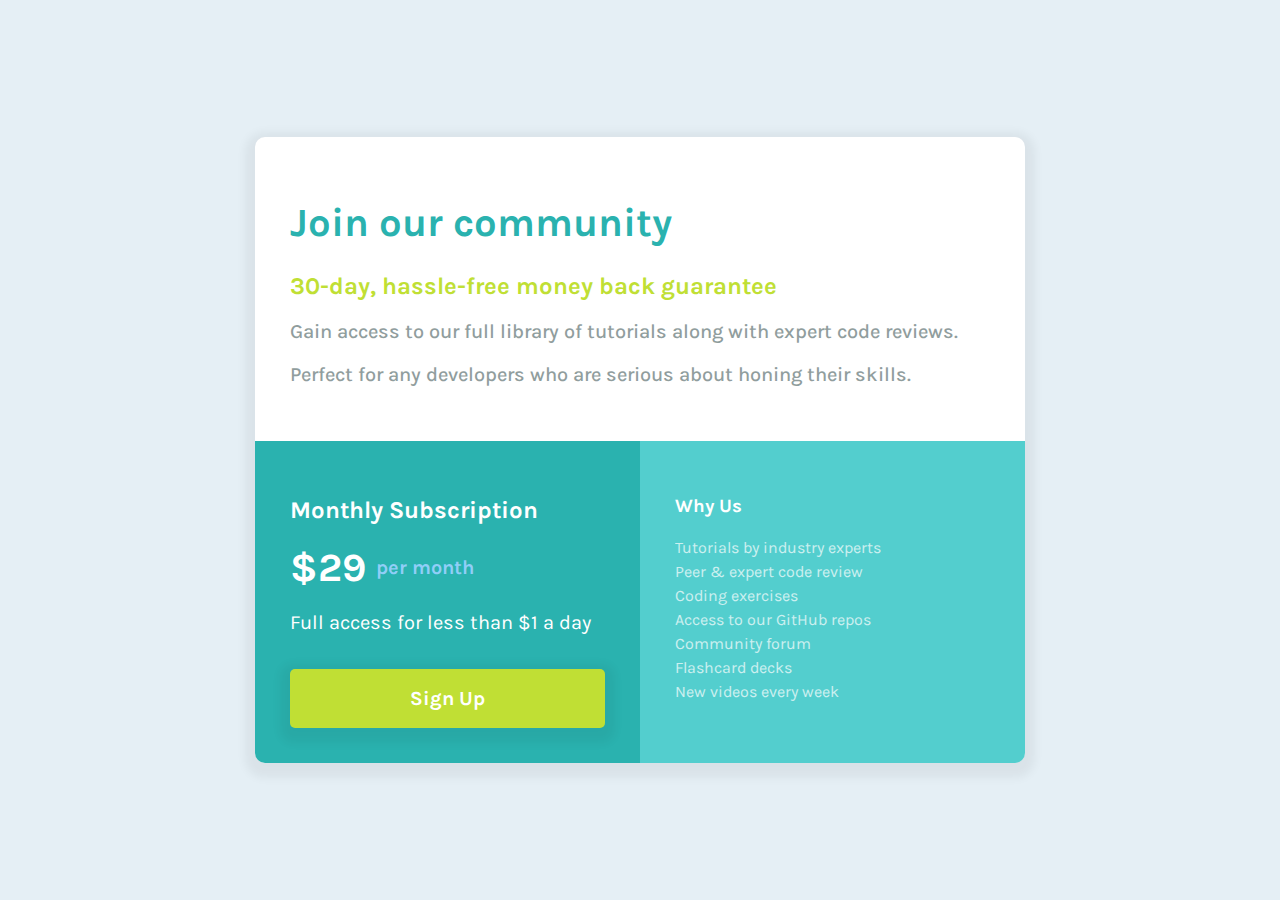
==== index.html @ 0154425c "all" ====
<!DOCTYPE html>
<html lang="en">
<head>
  <meta charset="UTF-8">
  <meta name="viewport" content="width=device-width, initial-scale=1.0"> <!-- displays site properly based on user's device -->

  <link rel="icon" type="image/png" sizes="32x32" href="./images/favicon-32x32.png">
  
  <title>Frontend Mentor | Single Price Grid Component</title>
  <link rel="preconnect" href="https://fonts.googleapis.com">
<link rel="preconnect" href="https://fonts.gstatic.com" crossorigin>
<link href="https://fonts.googleapis.com/css2?family=Karla:wght@400;700&display=swap" rel="stylesheet">
  <link rel="stylesheet" href="style.css">

  <!-- Feel free to remove these styles or customise in your own stylesheet 👍 -->
  <!--
  <style>
    .attribution {
       font-size: 11px;
       text-align:
       center; }
    .attribution a { color: hsl(228, 45%, 44%); }
  </style>
-->
</head>
<body>
    <main>
        <section>  
<h1>  Join our community</h1>

<h2 class="yellow-text">  30-day, hassle-free money back guarantee</h2>

  <p class="grey-text">Gain access to our full library of tutorials along with expert code reviews. </p>
   
  <p class="grey-text">Perfect for any developers who are serious about honing their skills.</p>
  </section>

  <div class="row">  
    <section class="cyan-text">
<h2>  Monthly Subscription
</h2>

<p class="price"><span class="big">  &dollar;29</span> per month
</p>
<p>  Full access for less than &dollar;1 a day
</p>
  <button>Sign Up</button>  
    </section>

    <section class="blue-text">
 <h3>Why Us</h3> 
<ul>
   <li>Tutorials by industry experts</li> 
  <li>Peer &amp; expert code review</li>  
  <li>Coding exercises</li>    
  <li>Access to our GitHub repos</li>   
  <li>Community forum</li>  
  <li>Flashcard decks</li>  
  <li>New videos every week</li>    
</ul>
 </div>
</section>
  <!---
  <footer>
    <p class="attribution">
      Challenge by <a href="https://www.frontendmentor.io?ref=challenge" target="_blank">Frontend Mentor</a>. 
      Coded by <a href="#">Your Name Here</a>.
    </p>
  </footer>
 -->
</main>
</body>
</html>
---- style.css ----
:root{
    --Cyan: hsl(179, 62%, 43%);
    --Bright-Yellow:  hsl(71, 73%, 54%);
   --Light-Gray: hsl(204, 43%, 93%);
  --Grayish-Blue: hsla(180, 68%, 45%, 0.788);
  --offwhite:  #fff;
  --grey: hsla(206, 94%, 79%, 0.938);
  --grey-text: hsl(180, 6%, 59%);
 }

*{
    box-sizing: border-box;
 }

body{
    font-family: 'Karla', sans-serif;
    background-color: var(--Light-Gray);
    display: flex;
    align-items: center;
    justify-content: center;
    margin: 0;
    padding: 20px;
    height: 100vh;
}

main{
    background-color: var(--offwhite);
    border-radius: 10px;
    box-shadow: 0 5px 10px 10px rgb(0, 0, 0, 0.05);
    max-width: 770px;
    width: 770px;
    margin: auto;
    overflow: hidden;
    
}

section{
    padding: 35px;
}

 section.cyan-text{
    background-color: var(--Cyan);
    color: var(--offwhite);
 }

 section.blue-text{
    background-color: var(--Grayish-Blue);
    color: var(--offwhite);
 }

 div.row{
display: flex;
 }

 /* get all the section that are direct children of the class row */
div.row > section{
flex: 1;
}

 h1{
    color: var(--Cyan);
    font-size: 40px;
 }

 h2.yellow-text{
color: var(--Bright-Yellow);
 }

p.grey-text{
    color: var(--grey-text);
    font-weight: 500;
    
}

 p{
    font-size: 20px;
 }

p.price{
color:  var(--grey);
display: flex;
 font-weight: 700;
align-items: center;
 }

p.price span{
    font-size: 40px;
    font-family: 'Karla', sans-serif;
     color: var(--offwhite);
    opacity: 1;
    margin-right: 10px;
 }

 button{
background-color: var(--Bright-Yellow);
width: 100%;
font-size: 20px;
padding: 18px 0;
margin-top: 15px;
border-radius: 5px;
box-shadow: 0 5px 10px 10px rgb(0, 0, 0, 0.05);
color: var(--offwhite);
font-family: 'Karla', sans-serif;
font-weight: 700;
 border: none;
}

ul{
    list-style-type: none;
    padding: 0;
    opacity: 0.7;
 }

ul li{
line-height: 24px;

}

@media screen and (max-width: 576px) {
    .row{
        flex-direction: column;
    }
}
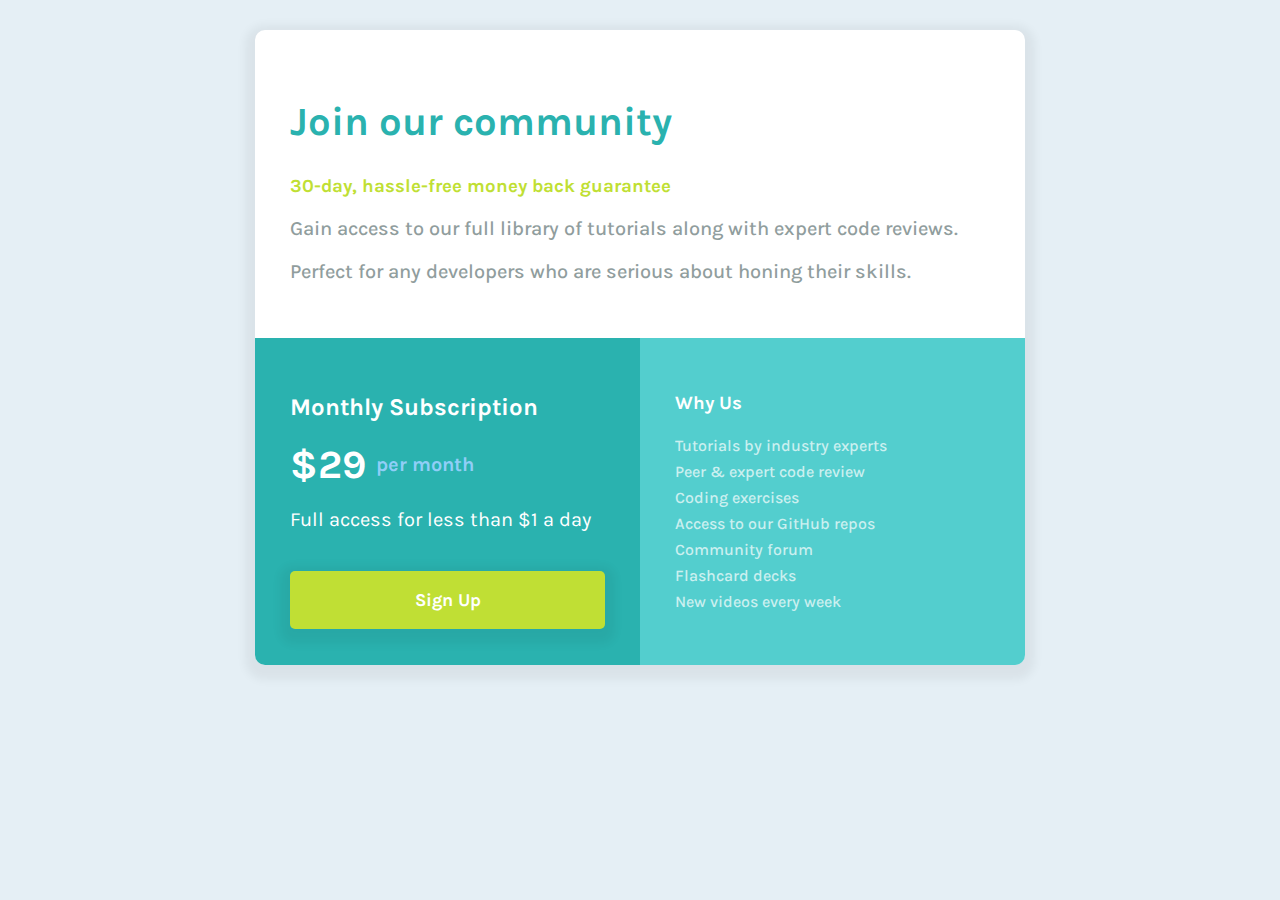
==== commit 6ca19c7b: "all" ====
--- a/index.html
+++ b/index.html
@@ -1,4 +1,4 @@
-
+  
 <!DOCTYPE html>
 <html lang="en">
 <head>
@@ -27,9 +27,9 @@
 <body>
     <main>
         <section>  
-<h1>  Join our community</h1>
+<h2 class="blue">  Join our community</h2>
 
-<h2 class="yellow-text">  30-day, hassle-free money back guarantee</h2>
+<h3 class="yellow-text">  30-day, hassle-free money back guarantee</h3>
 
   <p class="grey-text">Gain access to our full library of tutorials along with expert code reviews. </p>
    
@@ -60,15 +60,19 @@
   <li>New videos every week</li>    
 </ul>
  </div>
+ <div></div>
 </section>
-  <!---
+ <!-- 
   <footer>
     <p class="attribution">
+      
       Challenge by <a href="https://www.frontendmentor.io?ref=challenge" target="_blank">Frontend Mentor</a>. 
       Coded by <a href="#">Your Name Here</a>.
+      
     </p>
   </footer>
- -->
+-->
 </main>
 </body>
+
 </html>
--- a/style.css
+++ b/style.css
@@ -18,10 +18,11 @@
     display: flex;
     align-items: center;
     justify-content: center;
-    margin: 0;
-    padding: 20px;
-    height: 100vh;
-}
+     margin: 0;
+    padding: 30px;
+    height:  70vh;
+     margin-bottom: 20%;
+  }
 
 main{
     background-color: var(--offwhite);
@@ -29,10 +30,10 @@
     box-shadow: 0 5px 10px 10px rgb(0, 0, 0, 0.05);
     max-width: 770px;
     width: 770px;
-    margin: auto;
+    margin:auto;
     overflow: hidden;
-    
-}
+    flex-direction: column;
+  }
 
 section{
     padding: 35px;
@@ -57,14 +58,16 @@
 flex: 1;
 }
 
- h1{
+ h2.blue{
     color: var(--Cyan);
     font-size: 40px;
- }
+    margin-bottom: 30px;
+  }
 
- h2.yellow-text{
+ h3.yellow-text{
 color: var(--Bright-Yellow);
- }
+  
+}
 
 p.grey-text{
     color: var(--grey-text);
@@ -76,6 +79,7 @@
     font-size: 20px;
  }
 
+ 
 p.price{
 color:  var(--grey);
 display: flex;
@@ -94,10 +98,10 @@
  button{
 background-color: var(--Bright-Yellow);
 width: 100%;
-font-size: 20px;
+font-size: 18px;
 padding: 18px 0;
-margin-top: 15px;
-border-radius: 5px;
+margin-top: 20px;
+ border-radius: 5px;
 box-shadow: 0 5px 10px 10px rgb(0, 0, 0, 0.05);
 color: var(--offwhite);
 font-family: 'Karla', sans-serif;
@@ -106,18 +110,32 @@
 }
 
 ul{
+
     list-style-type: none;
+    font-size: 16px;
+    font-weight: 500;
     padding: 0;
     opacity: 0.7;
+     margin-bottom: 15px;
+     font-family: 'Karla', sans-serif;
  }
 
 ul li{
-line-height: 24px;
+line-height: 26px;
 
 }
 
+ 
 @media screen and (max-width: 576px) {
+    
     .row{
         flex-direction: column;
     }
+    div.row{
+        container: 1fr 1fr;
+    }
+    div > .cyan-text
+    .blue-text{
+        grid-row: 2;
+    }
 }
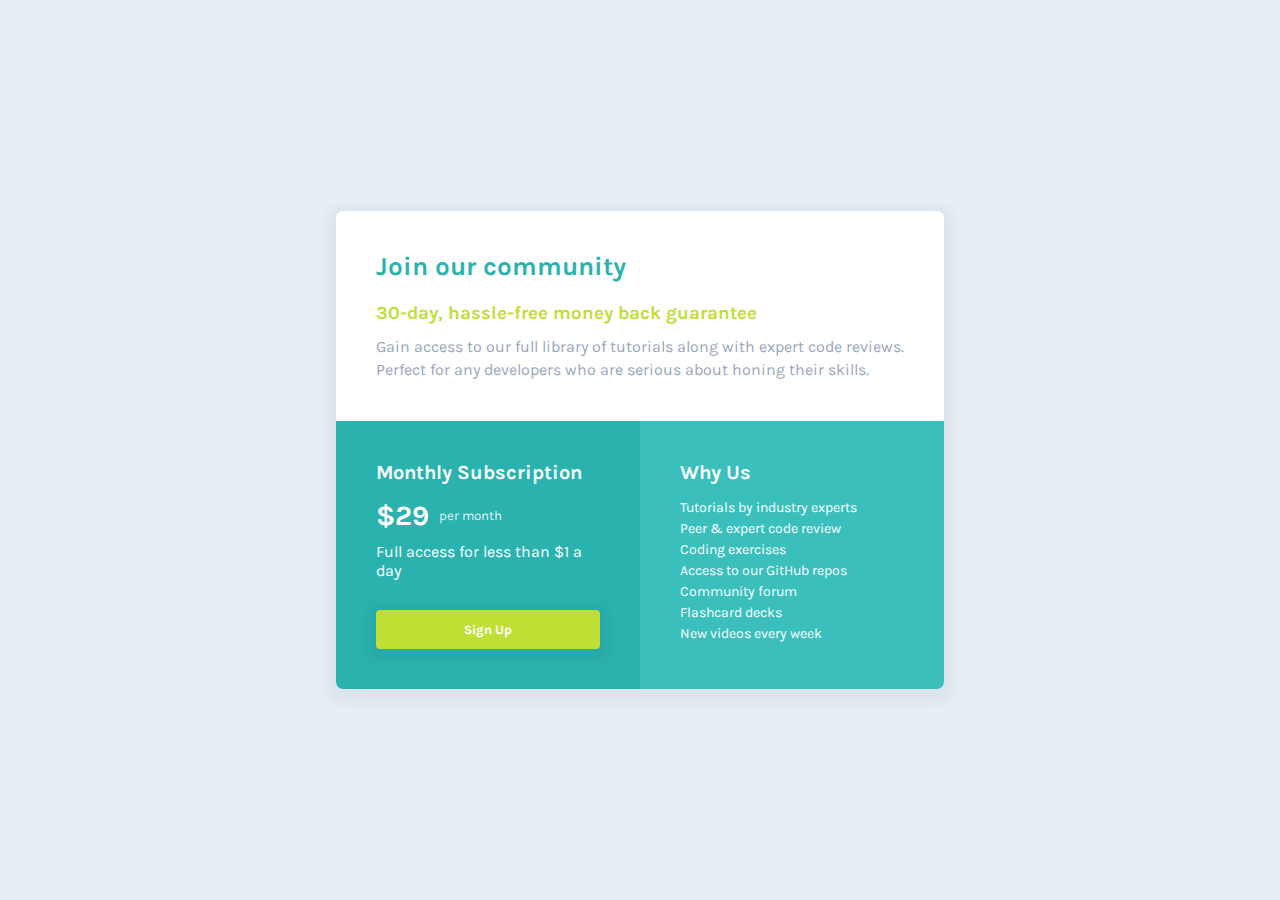
==== commit 9017ee6f: "all" ====
--- a/index.html
+++ b/index.html
@@ -25,43 +25,35 @@
 -->
 </head>
 <body>
-    <main>
-        <section>  
-<h2 class="blue">  Join our community</h2>
-
-<h3 class="yellow-text">  30-day, hassle-free money back guarantee</h3>
-
-  <p class="grey-text">Gain access to our full library of tutorials along with expert code reviews. </p>
+    <div class="container">
+    <div class="wrapper">
+      <div class="box join">
+        <h1>  Join our community</h1>
+        <h3>   30-day, hassle-free money back guarantee  </h3>
+        <p>  Gain access to our full library of tutorials along with expert code reviews.</p>
+        <p> Perfect for any developers who are serious about honing their skills. </p>
+      </div>
+      <div class="box sub">
+        <h2> Monthly Subscription </h2>
+        <h5><span class="price">&dollar;29</span> <span> per month </span></h5>
+        <p> Full access for less than &dollar;1 a day</p>
+        <a href="#"> Sign Up </a>
+      </div>
+      <div class="box why">
+        <h2>  Why Us  </h2>
+        <ul>
+          <li>Tutorials by industry experts</li> 
+          <li>Peer &amp; expert code review</li>  
+          <li>Coding exercises</li>    
+          <li>Access to our GitHub repos</li>   
+          <li>Community forum</li>  
+          <li>Flashcard decks</li>  
+          <li>New videos every week</li>    
+                </ul>
+      </div>
+    </div>
+  </div>
    
-  <p class="grey-text">Perfect for any developers who are serious about honing their skills.</p>
-  </section>
-
-  <div class="row">  
-    <section class="cyan-text">
-<h2>  Monthly Subscription
-</h2>
-
-<p class="price"><span class="big">  &dollar;29</span> per month
-</p>
-<p>  Full access for less than &dollar;1 a day
-</p>
-  <button>Sign Up</button>  
-    </section>
-
-    <section class="blue-text">
- <h3>Why Us</h3> 
-<ul>
-   <li>Tutorials by industry experts</li> 
-  <li>Peer &amp; expert code review</li>  
-  <li>Coding exercises</li>    
-  <li>Access to our GitHub repos</li>   
-  <li>Community forum</li>  
-  <li>Flashcard decks</li>  
-  <li>New videos every week</li>    
-</ul>
- </div>
- <div></div>
-</section>
  <!-- 
   <footer>
     <p class="attribution">
@@ -72,7 +64,5 @@
     </p>
   </footer>
 -->
-</main>
 </body>
-
 </html>
--- a/style.css
+++ b/style.css
@@ -1,141 +1,131 @@
-:root{
-    --Cyan: hsl(179, 62%, 43%);
-    --Bright-Yellow:  hsl(71, 73%, 54%);
-   --Light-Gray: hsl(204, 43%, 93%);
-  --Grayish-Blue: hsla(180, 68%, 45%, 0.788);
-  --offwhite:  #fff;
-  --grey: hsla(206, 94%, 79%, 0.938);
-  --grey-text: hsl(180, 6%, 59%);
+@import url('https://fonts.googleapis.com/css2?family=Karla:wght@400;700&display=swap');
+ 
+ 
+* {
+    padding: 0;
+    margin: 0;
  }
 
-*{
-    box-sizing: border-box;
+ body {
+    font-family: 'Karla', sans-serif;
+    font-size: 16px;
+    min-height: 100vh;
+    display: flex;
+    align-items: center;
+    background-color: hsl(204, 43%, 93%);
+
  }
 
-body{
-    font-family: 'Karla', sans-serif;
-    background-color: var(--Light-Gray);
+ .container {
+    max-width: 960px;
+    margin: 0 auto;
+ }
+
+ .wrapper {
+    display: grid;
+    border-radius: 7px;
+    overflow: hidden;
+    background-color: #fff;
+    grid-template-columns: 50% 50%;
+    grid-template-areas: "a a""b c";
+    margin: 2rem 1.5em;
+    box-shadow: 0 5px 10px 10px rgb(0, 0, 0, 0.04);
+
+ }
+
+.box {
+    padding: 40px;
+}
+
+ .join {
+    grid-area: a;
+ }
+
+ .sub {
+    grid-area: b;
+    background-color: hsl(179, 62%, 43%);
+ }
+
+ .why {
+    grid-area: c;
+    background-color: hsla(179, 62%, 45%, 0.932);
+ }
+
+h1 {
+    color: hsl(179, 62%, 43%);
+    font-size: 26px;
+    padding-bottom: 20px;
+}
+
+h3 {
+    color: hsl(71, 73%, 54%);
+    padding-bottom: 12px;
+}
+
+.join p {
+    color: hsl(218, 22%, 67%);
+    line-height: 1.4;
+}
+
+h2 {
+    color: #fff;
+    font-size: 20px;
+    padding-bottom: 15px;
+}
+
+h5 {
     display: flex;
     align-items: center;
-    justify-content: center;
-     margin: 0;
-    padding: 30px;
-    height:  70vh;
-     margin-bottom: 20%;
-  }
-
-main{
-    background-color: var(--offwhite);
-    border-radius: 10px;
-    box-shadow: 0 5px 10px 10px rgb(0, 0, 0, 0.05);
-    max-width: 770px;
-    width: 770px;
-    margin:auto;
-    overflow: hidden;
-    flex-direction: column;
-  }
-
-section{
-    padding: 35px;
+    padding-bottom: 10px;
 }
 
- section.cyan-text{
-    background-color: var(--Cyan);
-    color: var(--offwhite);
- }
-
- section.blue-text{
-    background-color: var(--Grayish-Blue);
-    color: var(--offwhite);
- }
-
- div.row{
-display: flex;
- }
-
- /* get all the section that are direct children of the class row */
-div.row > section{
-flex: 1;
+h5 span.price {
+color:#fff ;
+font-size: 28px;
+font-weight: 700;
+padding-right: 10px;
 }
 
- h2.blue{
-    color: var(--Cyan);
-    font-size: 40px;
-    margin-bottom: 30px;
-  }
-
- h3.yellow-text{
-color: var(--Bright-Yellow);
-  
+h5 span {
+    color: hsl(204, 43%, 93%);
+    font-weight: 400;
 }
 
-p.grey-text{
-    color: var(--grey-text);
-    font-weight: 500;
-    
+.sub p {
+    color: #fff;
 }
 
- p{
-    font-size: 20px;
- }
-
- 
-p.price{
-color:  var(--grey);
-display: flex;
- font-weight: 700;
-align-items: center;
- }
-
-p.price span{
-    font-size: 40px;
-    font-family: 'Karla', sans-serif;
-     color: var(--offwhite);
-    opacity: 1;
-    margin-right: 10px;
- }
-
- button{
-background-color: var(--Bright-Yellow);
-width: 100%;
-font-size: 18px;
-padding: 18px 0;
-margin-top: 20px;
- border-radius: 5px;
-box-shadow: 0 5px 10px 10px rgb(0, 0, 0, 0.05);
-color: var(--offwhite);
-font-family: 'Karla', sans-serif;
-font-weight: 700;
- border: none;
-}
-
-ul{
-
-    list-style-type: none;
-    font-size: 16px;
-    font-weight: 500;
-    padding: 0;
-    opacity: 0.7;
-     margin-bottom: 15px;
-     font-family: 'Karla', sans-serif;
- }
-
-ul li{
-line-height: 26px;
+.sub a {
+    display: block;
+    text-align: center;
+    background-color: hsl(71, 73%, 54%);
+    text-decoration: none;
+    color: #fff;
+    font-weight: 700;
+    font-size: 13px;
+    padding: 12px 0;
+    border-radius: 4px;
+    margin-top: 30px;
+    box-shadow: 0 5px 10px 10px rgb(0, 0, 0, 0.04);
 
 }
 
- 
-@media screen and (max-width: 576px) {
-    
-    .row{
-        flex-direction: column;
+.why ul {
+list-style: none;
+}
+
+.why li {
+    color: #fff;
+    padding-bottom: 4px;
+    font-size: 14px;
+}
+
+@media only screen and (max-width: 425px) {
+    .wrapper {
+        grid-template-columns: 100%;
+        grid-template-areas: "a""b""c";
     }
-    div.row{
-        container: 1fr 1fr;
-    }
-    div > .cyan-text
-    .blue-text{
-        grid-row: 2;
+    .box {
+        padding: 30px;
     }
 }
